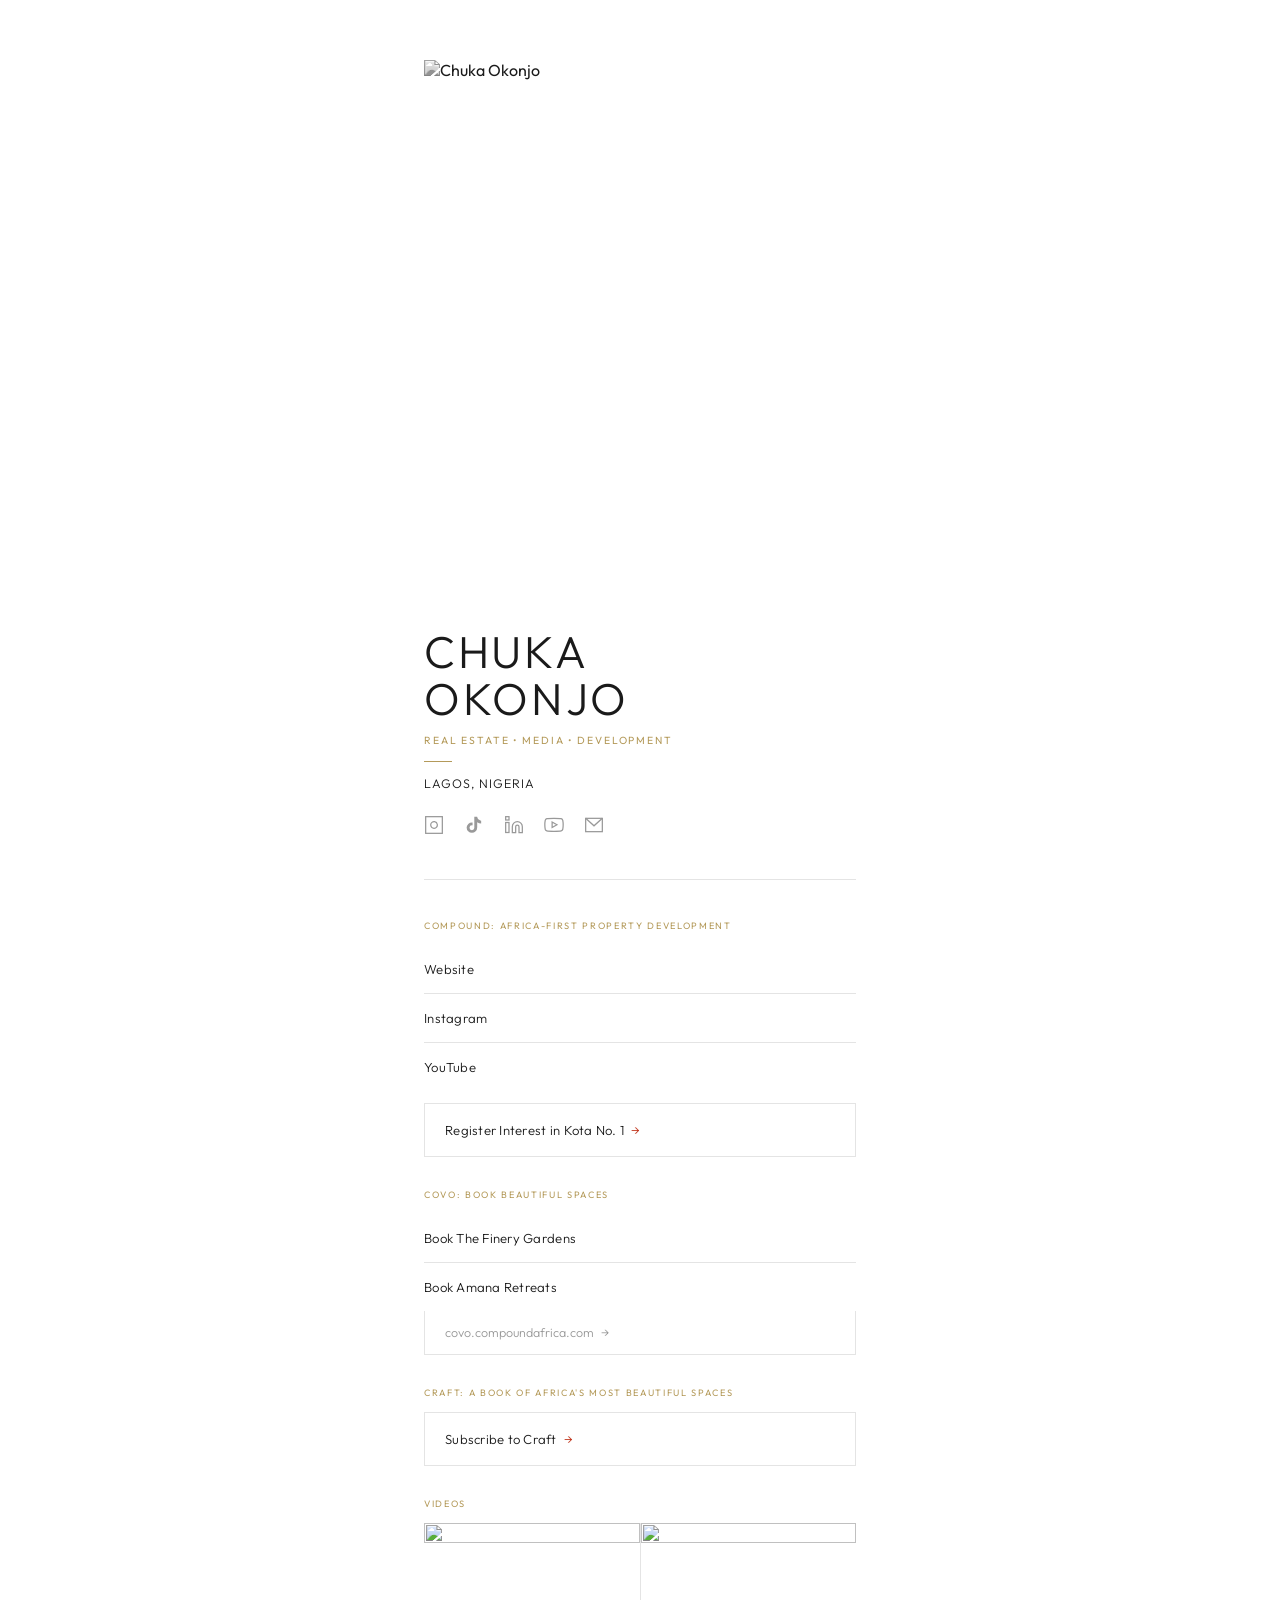
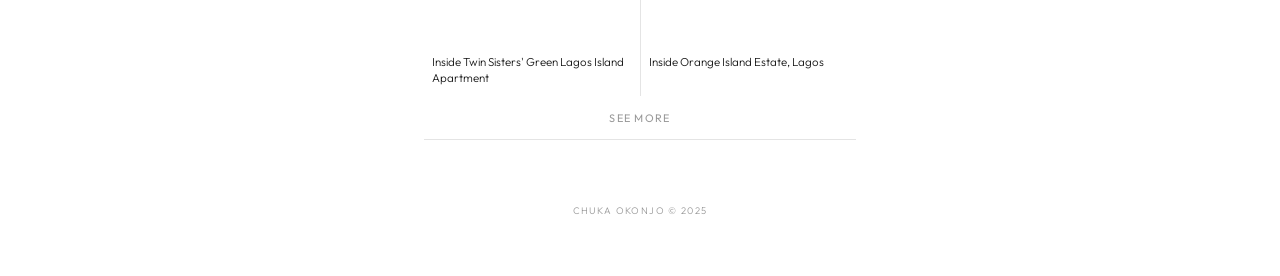
==== index.html @ da568f61 "Add Twin Sisters' Lagos Island Apartment video to top of Videos list New video takes the featured sl" ====
<!DOCTYPE html>
<html lang="en">
<head>
  <meta charset="UTF-8">
  <meta name="viewport" content="width=device-width, initial-scale=1.0">
  <title>Chuka Okonjo</title>
  <meta name="description" content="Chuka Okonjo — Real Estate, Content, Compound Africa">
  <link rel="preconnect" href="https://fonts.googleapis.com">
  <link rel="preconnect" href="https://fonts.gstatic.com" crossorigin>
  <link href="https://fonts.googleapis.com/css2?family=Outfit:wght@300;400;500;600;700;800&display=swap" rel="stylesheet">
  <link rel="stylesheet" href="styles.css">
</head>
<body>
  <div class="page">

    <!-- Photo -->
    <div class="photo">
      <img src="assets/profile.jpg" alt="Chuka Okonjo">
    </div>

    <!-- Identity -->
    <div class="identity">
      <h1 class="name">CHUKA<br>OKONJO</h1>
      <p class="role">Real Estate &bull; Media &bull; Development</p>
      <div class="divider"></div>
      <p class="location">Lagos, Nigeria</p>
    </div>

    <!-- Socials -->
    <nav class="socials">
      <a href="https://www.instagram.com/chukaokonjo" target="_blank" rel="noopener" aria-label="Instagram">
        <svg width="20" height="20" viewBox="0 0 24 24" fill="none" stroke="currentColor" stroke-width="1.5"><rect x="2" y="2" width="20" height="20"/><path d="M16 11.37A4 4 0 1 1 12.63 8 4 4 0 0 1 16 11.37z"/><line x1="17.5" y1="6.5" x2="17.51" y2="6.5"/></svg>
      </a>
      <a href="https://tiktok.com/@cokonjo" target="_blank" rel="noopener" aria-label="TikTok">
        <svg width="20" height="20" viewBox="0 0 24 24" fill="currentColor"><path d="M19.59 6.69a4.83 4.83 0 0 1-3.77-4.25V2h-3.45v13.67a2.89 2.89 0 0 1-2.88 2.5 2.89 2.89 0 0 1-2.89-2.89 2.89 2.89 0 0 1 2.89-2.89c.28 0 .54.04.79.1v-3.5a6.37 6.37 0 0 0-.79-.05A6.34 6.34 0 0 0 3.15 15a6.34 6.34 0 0 0 6.34 6.34 6.34 6.34 0 0 0 6.34-6.34V8.73a8.19 8.19 0 0 0 4.76 1.52v-3.4a4.85 4.85 0 0 1-1-.16z"/></svg>
      </a>
      <a href="https://www.linkedin.com/in/chuka-okonjo-641ba7159/" target="_blank" rel="noopener" aria-label="LinkedIn">
        <svg width="20" height="20" viewBox="0 0 24 24" fill="none" stroke="currentColor" stroke-width="1.5"><path d="M16 8a6 6 0 0 1 6 6v7h-4v-7a2 2 0 0 0-4 0v7h-4v-7a6 6 0 0 1 6-6z"/><rect x="2" y="9" width="4" height="12"/><rect x="2" y="2" width="4" height="4"/></svg>
      </a>
      <a href="https://www.youtube.com/@chukaokonjo" target="_blank" rel="noopener" aria-label="YouTube">
        <svg width="20" height="20" viewBox="0 0 24 24" fill="none" stroke="currentColor" stroke-width="1.5"><path d="M22.54 6.42a2.78 2.78 0 0 0-1.94-2C18.88 4 12 4 12 4s-6.88 0-8.6.46a2.78 2.78 0 0 0-1.94 2A29 29 0 0 0 1 11.75a29 29 0 0 0 .46 5.33A2.78 2.78 0 0 0 3.4 19.1c1.72.46 8.6.46 8.6.46s6.88 0 8.6-.46a2.78 2.78 0 0 0 1.94-2 29 29 0 0 0 .46-5.25 29 29 0 0 0-.46-5.33z"/><polygon points="9.75 15.02 15.5 11.75 9.75 8.48 9.75 15.02"/></svg>
      </a>
      <a href="mailto:chuka@compoundafrica.com" aria-label="Email">
        <svg width="20" height="20" viewBox="0 0 24 24" fill="none" stroke="currentColor" stroke-width="1.5"><rect x="2" y="4" width="20" height="16"/><path d="M22 4L12 13 2 4"/></svg>
      </a>
    </nav>

    <!-- Compound -->
    <section class="section">
      <h2 class="section-label">Compound: Africa-First Property Development</h2>
      <div class="btn-stack">
        <a href="https://compoundafrica.com" target="_blank" rel="noopener" class="btn">Website</a>
        <a href="https://www.instagram.com/compoundafrica/" target="_blank" rel="noopener" class="btn">Instagram</a>
        <a href="https://www.youtube.com/@compoundafrica" target="_blank" rel="noopener" class="btn">YouTube</a>
      </div>
      <a href="https://www.compoundafrica.com/projects/kota-no-1" target="_blank" rel="noopener" class="cta">
        Register Interest in Kota No. 1 <span>&rarr;</span>
      </a>
    </section>

    <!-- Covo -->
    <section class="section">
      <h2 class="section-label">Covo: Book Beautiful Spaces</h2>
      <div class="btn-stack">
        <a href="https://covo.compoundafrica.com/covo/spaces/the-finery" target="_blank" rel="noopener" class="btn">Book The Finery Gardens</a>
        <a href="https://covo.compoundafrica.com/covo/spaces/amana-retreats" target="_blank" rel="noopener" class="btn">Book Amana Retreats</a>
      </div>
      <a href="https://covo.compoundafrica.com/" target="_blank" rel="noopener" class="site-link">
        covo.compoundafrica.com <span>&rarr;</span>
      </a>
    </section>

    <!-- Craft -->
    <section class="section">
      <h2 class="section-label">Craft: A Book of Africa's Most Beautiful Spaces</h2>
      <a href="https://craft.compoundafrica.com" target="_blank" rel="noopener" class="cta">
        Subscribe to Craft <span>&rarr;</span>
      </a>
    </section>

    <!-- Videos -->
    <section class="section">
      <h2 class="section-label">Videos</h2>
      <div class="video-list" id="videoList">
        <a href="https://www.youtube.com/watch?v=nSSTAw-swDQ" target="_blank" rel="noopener" class="video-item">
          <img src="https://img.youtube.com/vi/nSSTAw-swDQ/mqdefault.jpg" alt="" loading="lazy">
          <span>Inside Twin Sisters' Green Lagos Island Apartment</span>
        </a>
        <a href="https://www.youtube.com/watch?v=ZlgMPH0Eg7o" target="_blank" rel="noopener" class="video-item">
          <img src="https://img.youtube.com/vi/ZlgMPH0Eg7o/mqdefault.jpg" alt="" loading="lazy">
          <span>Inside Orange Island Estate, Lagos</span>
        </a>
        <a href="https://www.youtube.com/watch?v=eH3E_2WdAUU" target="_blank" rel="noopener" class="video-item hidden-video">
          <img src="https://img.youtube.com/vi/eH3E_2WdAUU/mqdefault.jpg" alt="" loading="lazy">
          <span>Inside Kehinde Wiley's Art-Filled Lagos Villa</span>
        </a>
        <a href="https://www.youtube.com/watch?v=2r-1xdA7i2w" target="_blank" rel="noopener" class="video-item hidden-video">
          <img src="https://img.youtube.com/vi/2r-1xdA7i2w/mqdefault.jpg" alt="" loading="lazy">
          <span>Touring A Millionaire's Modern Penthouse</span>
        </a>
        <a href="https://www.youtube.com/watch?v=GRuxR2pyMPA" target="_blank" rel="noopener" class="video-item hidden-video">
          <img src="https://img.youtube.com/vi/GRuxR2pyMPA/mqdefault.jpg" alt="" loading="lazy">
          <span>They Turned Two Duplexes Into a 14-Room Hotel</span>
        </a>
        <a href="https://www.youtube.com/watch?v=JsZVmwf13D4" target="_blank" rel="noopener" class="video-item hidden-video">
          <img src="https://img.youtube.com/vi/JsZVmwf13D4/mqdefault.jpg" alt="" loading="lazy">
          <span>We're Saving African Real Estate...</span>
        </a>
        <a href="https://www.youtube.com/watch?v=p6lMCDMfh6Q" target="_blank" rel="noopener" class="video-item hidden-video">
          <img src="https://img.youtube.com/vi/p6lMCDMfh6Q/mqdefault.jpg" alt="" loading="lazy">
          <span>Nigeria is Beautiful, I Promise</span>
        </a>
      </div>
      <button class="see-more" id="seeMore" type="button">See More</button>
    </section>

    <footer class="footer">CHUKA OKONJO &copy; 2025</footer>

  </div>

  <script>
    document.addEventListener('DOMContentLoaded', () => {
      // Fade in profile image once loaded
      const profileImg = document.querySelector('.photo img');
      if (profileImg) {
        if (profileImg.complete) {
          profileImg.classList.add('loaded');
        } else {
          profileImg.addEventListener('load', () => profileImg.classList.add('loaded'));
        }
      }

      // See More videos
      const seeMore = document.getElementById('seeMore');
      const videoList = document.getElementById('videoList');
      if (seeMore) {
        seeMore.addEventListener('click', () => {
          videoList.classList.add('expanded');
          seeMore.style.display = 'none';
        });
      }
    });
  </script>

  <!-- Vercel Web Analytics -->
  <script>
    window.va = window.va || function () { (window.vai = window.vai || []).push(arguments); };
  </script>
  <script defer src="/_vercel/insights/script.js"></script>
</body>
</html>
---- styles.css ----
*, *::before, *::after {
  margin: 0;
  padding: 0;
  box-sizing: border-box;
}

:root {
  --bg: #ffffff;
  --card: #ffffff;
  --text: #1a1a1a;
  --dim: #999;
  --gold: #b49a5a;
  --red: #c23a22;
  --border: #e4e4e4;
  --font: 'Outfit', -apple-system, 'Helvetica Neue', Arial, sans-serif;
}

body {
  font-family: var(--font);
  background: var(--bg);
  color: var(--text);
  -webkit-font-smoothing: antialiased;
  min-height: 100vh;
}

a {
  color: inherit;
  text-decoration: none;
}

img {
  display: block;
  max-width: 100%;
}

/* ── Page ────────────────────────────────────────── */
.page {
  max-width: 480px;
  margin: 0 auto;
  padding: 60px 24px 60px;
}

/* ── Photo ───────────────────────────────────────── */
.photo {
  width: 100%;
  aspect-ratio: 4 / 5;
  overflow: hidden;
  margin-bottom: 28px;
}

.photo img {
  width: 100%;
  height: 100%;
  object-fit: cover;
  object-position: center 10%;
  filter: grayscale(100%);
}

/* ── Identity ────────────────────────────────────── */
.identity {
  margin-bottom: 24px;
}

.name {
  font-size: clamp(2rem, 7vw, 2.8rem);
  font-weight: 300;
  letter-spacing: 0.06em;
  line-height: 1.05;
  margin-bottom: 12px;
}

.role {
  font-size: 0.65rem;
  font-weight: 400;
  letter-spacing: 0.18em;
  text-transform: uppercase;
  color: var(--gold);
  margin-bottom: 14px;
}

.divider {
  width: 28px;
  height: 0.5px;
  background: var(--gold);
  margin-bottom: 14px;
}

.location {
  font-size: 0.78rem;
  font-weight: 300;
  letter-spacing: 0.08em;
  text-transform: uppercase;
}

/* ── Socials ─────────────────────────────────────── */
.socials {
  display: flex;
  gap: 20px;
  margin-bottom: 40px;
  padding-bottom: 40px;
  border-bottom: 1px solid var(--border);
}

.socials a {
  color: var(--dim);
  transition: color 0.2s;
}

.socials a:hover {
  color: var(--red);
}

/* ── Sections ────────────────────────────────────── */
.section {
  margin-bottom: 32px;
}

.section-label {
  font-size: 0.58rem;
  font-weight: 400;
  letter-spacing: 0.18em;
  text-transform: uppercase;
  color: var(--gold);
  margin-bottom: 14px;
}

/* ── Buttons ─────────────────────────────────────── */
.btn-stack {
  display: flex;
  flex-direction: column;
  gap: 1px;
  background: var(--border);
}

.btn {
  display: block;
  padding: 16px 0;
  background: var(--bg);
  font-family: var(--font);
  font-size: 0.82rem;
  font-weight: 300;
  letter-spacing: 0.02em;
  transition: color 0.2s;
}

.btn:hover {
  color: var(--red);
}

/* ── Site Link ───────────────────────────────────── */
.site-link {
  display: block;
  padding: 14px 20px;
  border: 1px solid var(--border);
  border-top: none;
  font-size: 0.78rem;
  font-weight: 300;
  color: var(--dim);
  transition: color 0.2s;
}

.site-link:hover {
  color: var(--red);
}

.site-link span {
  margin-left: 4px;
}

/* ── CTA ─────────────────────────────────────────── */
.cta {
  display: block;
  padding: 18px 20px;
  margin-top: 12px;
  background: var(--bg);
  color: var(--text);
  border: 1px solid var(--border);
  font-size: 0.82rem;
  font-weight: 300;
  letter-spacing: 0.02em;
  transition: color 0.2s;
}

.cta:hover {
  color: var(--red);
}

.cta span {
  color: var(--red);
  margin-left: 4px;
}

/* ── Videos ──────────────────────────────────────── */
.video-list {
  display: grid;
  grid-template-columns: 1fr 1fr;
  gap: 1px;
  background: var(--border);
}

.video-item {
  display: block;
  background: var(--bg);
  transition: color 0.2s;
}

.video-item:hover {
  color: var(--red);
}

.video-item.hidden-video {
  display: none;
}

.video-list.expanded .hidden-video {
  display: block;
}

.video-item img {
  width: 100%;
  aspect-ratio: 16 / 9;
  object-fit: cover;
}

.video-item span {
  display: block;
  padding: 10px 8px;
  font-size: 0.72rem;
  font-weight: 300;
  line-height: 1.4;
}

.see-more {
  display: block;
  width: 100%;
  padding: 14px;
  margin-top: 1px;
  background: var(--bg);
  border: none;
  font-family: var(--font);
  font-size: 0.68rem;
  font-weight: 400;
  letter-spacing: 0.12em;
  text-transform: uppercase;
  color: var(--dim);
  cursor: pointer;
  transition: color 0.2s;
  border-bottom: 1px solid var(--border);
}

.see-more:hover {
  color: var(--red);
}

/* ── Footer ──────────────────────────────────────── */
.footer {
  padding: 32px 0 0;
  text-align: center;
  font-size: 0.6rem;
  font-weight: 300;
  letter-spacing: 0.14em;
  color: var(--dim);
}

/* ── Responsive ──────────────────────────────────── */
@media (max-width: 480px) {
  .page {
    padding: 48px 20px 48px;
  }

  .photo {
    width: 100%;
  }

  .video-list {
    grid-template-columns: 1fr;
  }
}
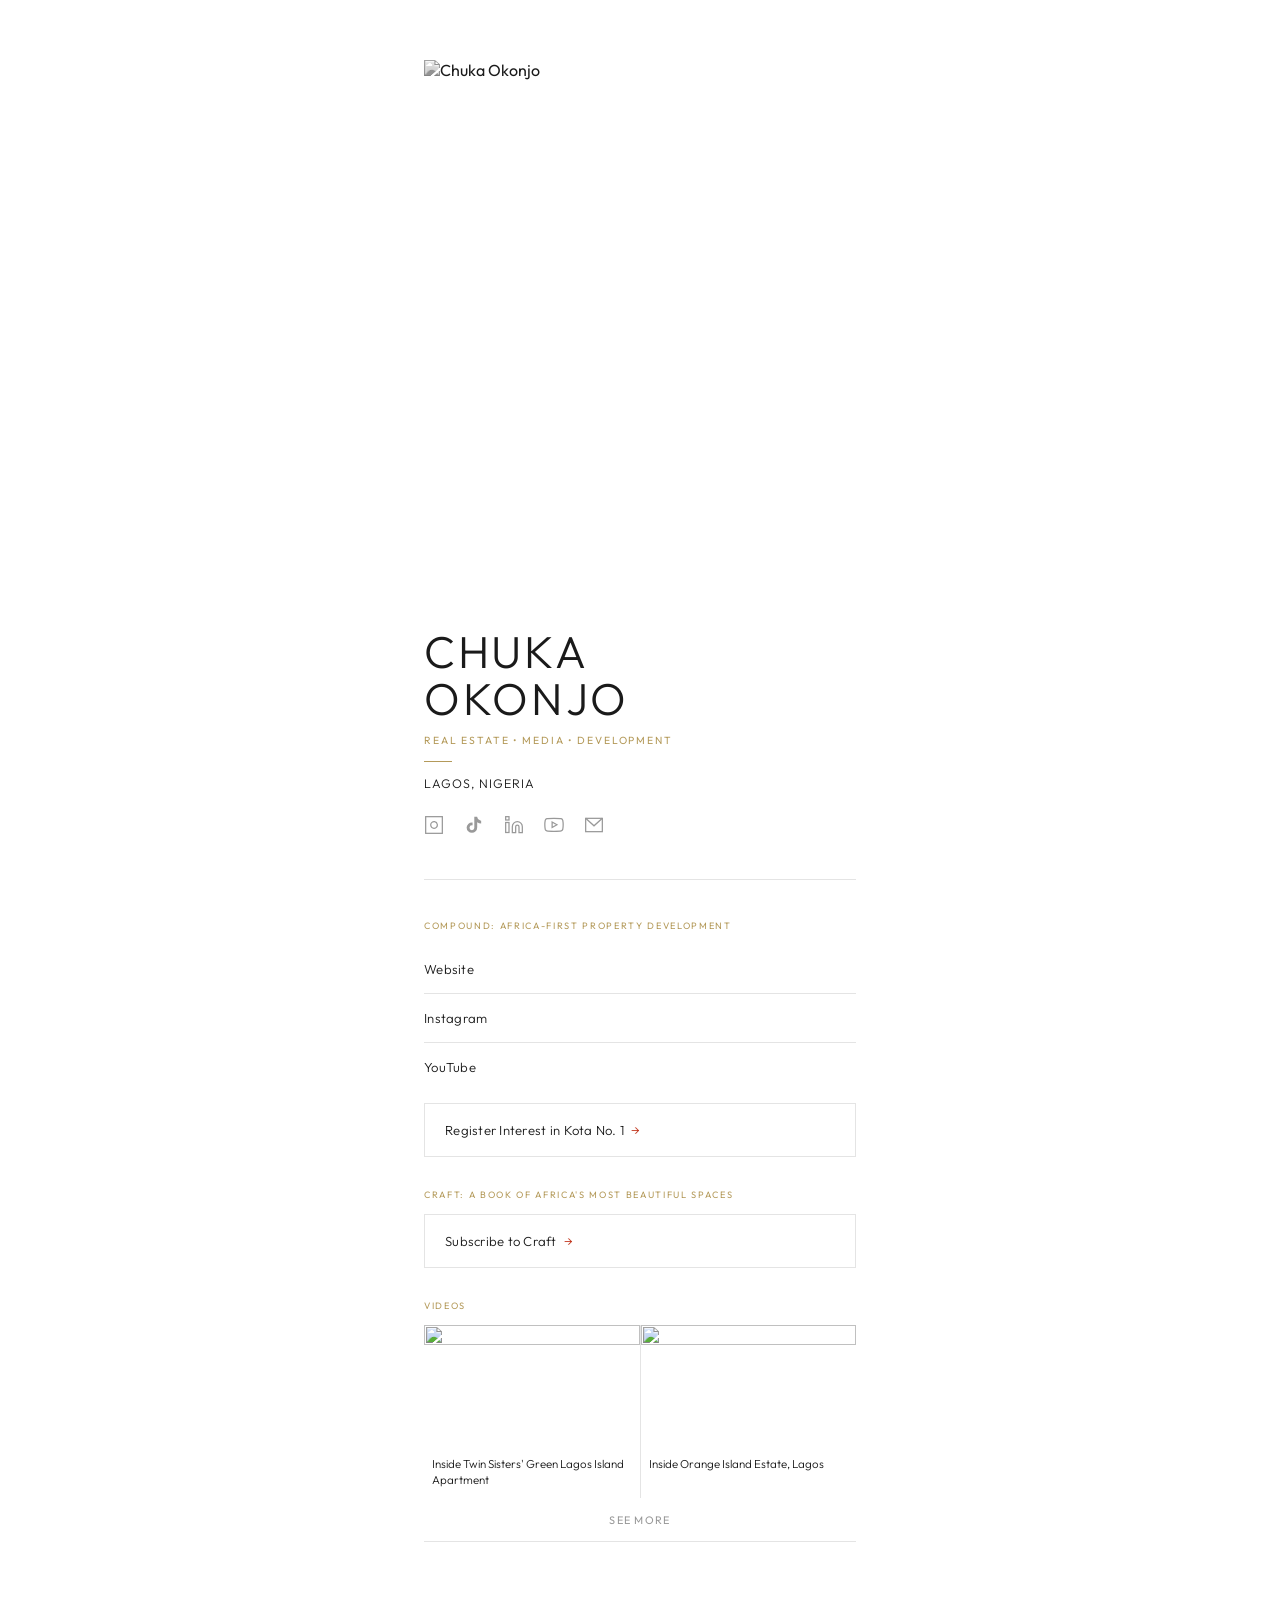
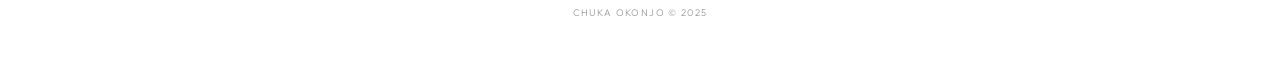
==== commit 87b60bda: "Remove COVO section from landing page Co-Authored-By: Claude Opus 4.8 <noreply@anthropic.com>" ====
--- a/index.html
+++ b/index.html
@@ -55,18 +55,6 @@
       </div>
       <a href="https://www.compoundafrica.com/projects/kota-no-1" target="_blank" rel="noopener" class="cta">
         Register Interest in Kota No. 1 <span>&rarr;</span>
-      </a>
-    </section>
-
-    <!-- Covo -->
-    <section class="section">
-      <h2 class="section-label">Covo: Book Beautiful Spaces</h2>
-      <div class="btn-stack">
-        <a href="https://covo.compoundafrica.com/covo/spaces/the-finery" target="_blank" rel="noopener" class="btn">Book The Finery Gardens</a>
-        <a href="https://covo.compoundafrica.com/covo/spaces/amana-retreats" target="_blank" rel="noopener" class="btn">Book Amana Retreats</a>
-      </div>
-      <a href="https://covo.compoundafrica.com/" target="_blank" rel="noopener" class="site-link">
-        covo.compoundafrica.com <span>&rarr;</span>
       </a>
     </section>
 
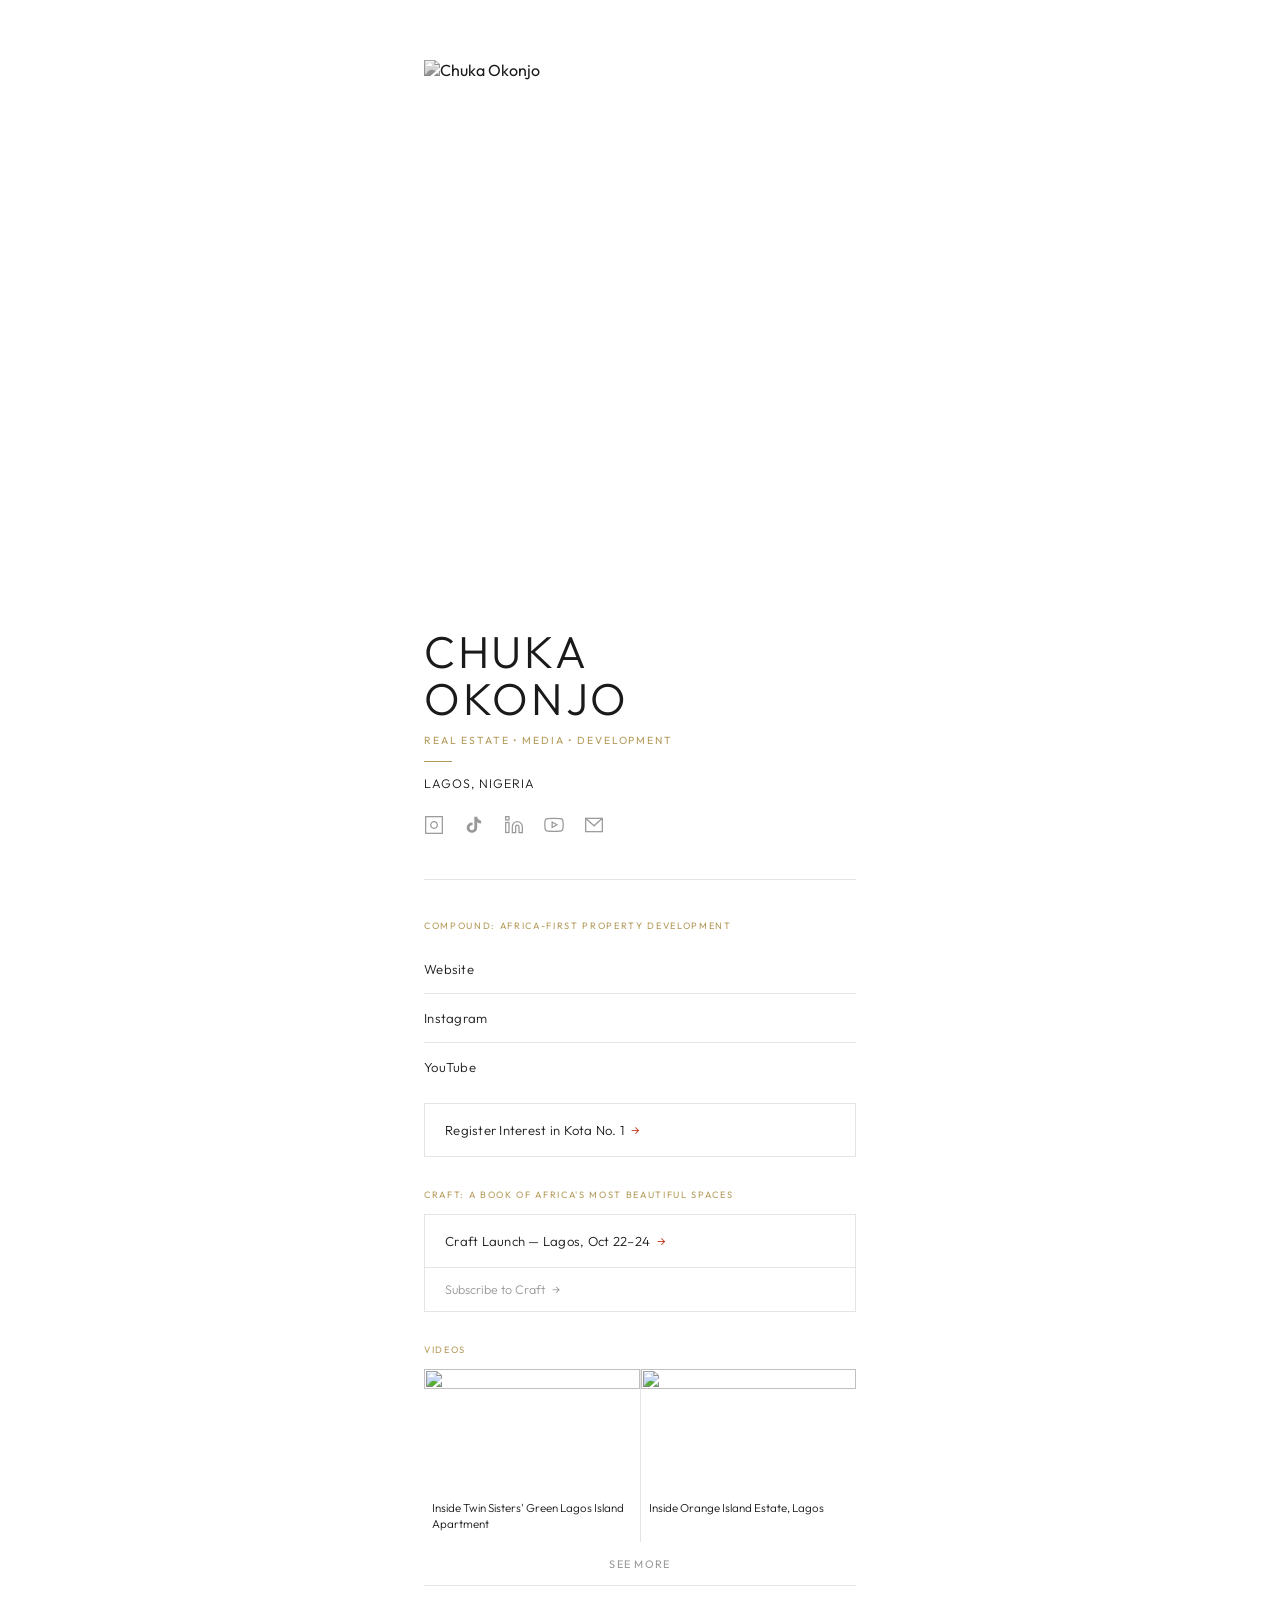
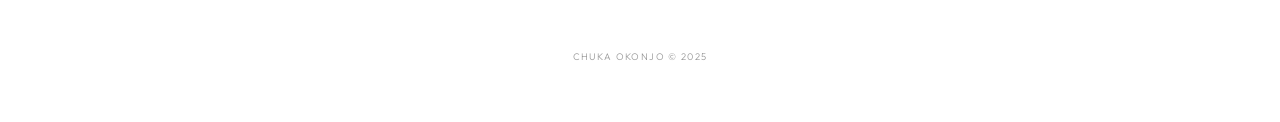
==== commit 7631b573: "Feature Craft launch event, demote Subscribe to secondary link Craft launch runs Oct 22-24 during La" ====
--- a/index.html
+++ b/index.html
@@ -8,6 +8,15 @@
   <link rel="preconnect" href="https://fonts.googleapis.com">
   <link rel="preconnect" href="https://fonts.gstatic.com" crossorigin>
   <link href="https://fonts.googleapis.com/css2?family=Outfit:wght@300;400;500;600;700;800&display=swap" rel="stylesheet">
+  <!-- Google Analytics 4 — same property as compoundafrica.com (split by hostname). -->
+  <link rel="dns-prefetch" href="https://www.googletagmanager.com">
+  <script async src="https://www.googletagmanager.com/gtag/js?id=G-SRWNQSDDJB"></script>
+  <script>
+    window.dataLayer = window.dataLayer || [];
+    function gtag(){dataLayer.push(arguments);}
+    gtag('js', new Date());
+    gtag('config', 'G-SRWNQSDDJB');
+  </script>
   <link rel="stylesheet" href="styles.css">
 </head>
 <body>
@@ -61,7 +70,10 @@
     <!-- Craft -->
     <section class="section">
       <h2 class="section-label">Craft: A Book of Africa's Most Beautiful Spaces</h2>
-      <a href="https://craft.compoundafrica.com" target="_blank" rel="noopener" class="cta">
+      <a href="https://compoundafrica.com/craft/launchevent" target="_blank" rel="noopener" class="cta">
+        Craft Launch &mdash; Lagos, Oct 22&ndash;24 <span>&rarr;</span>
+      </a>
+      <a href="https://craft.compoundafrica.com" target="_blank" rel="noopener" class="site-link">
         Subscribe to Craft <span>&rarr;</span>
       </a>
     </section>
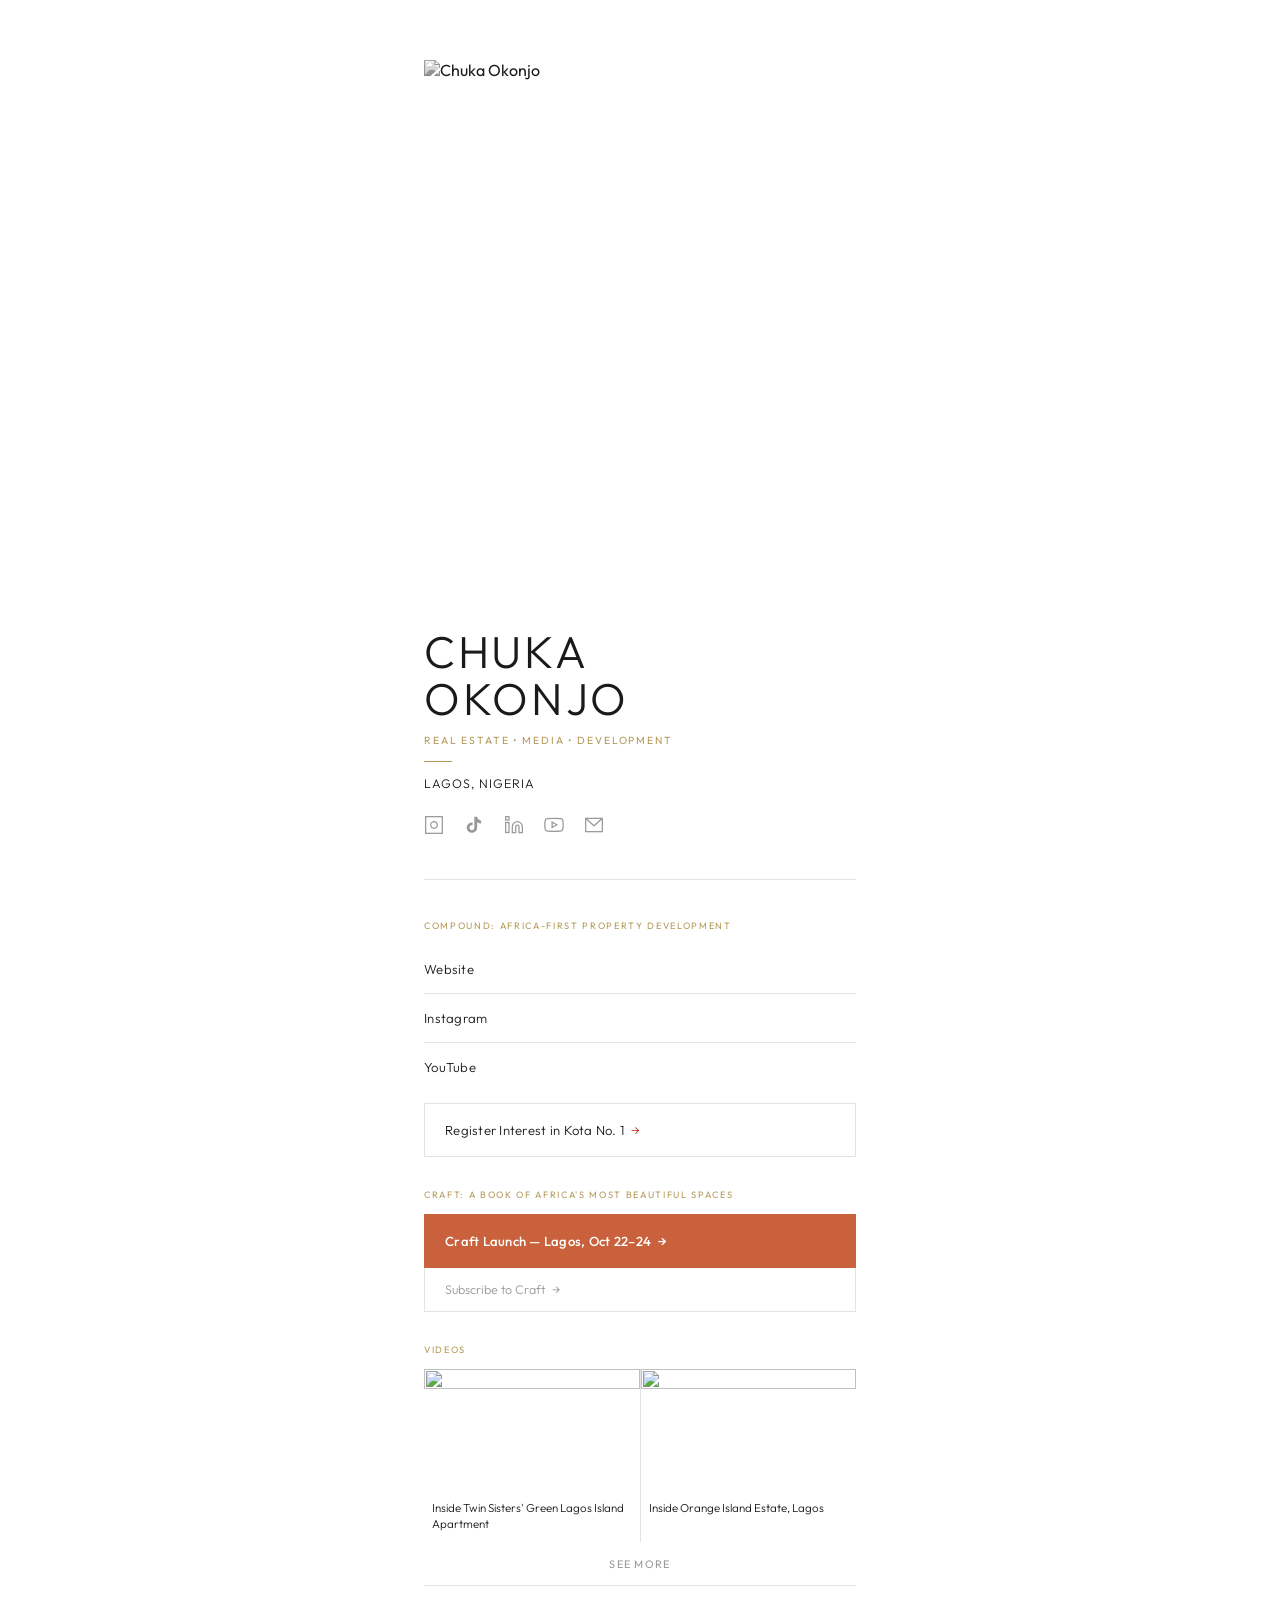
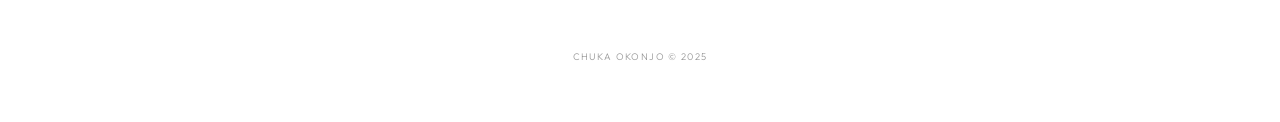
==== commit 48a75b1c: "Style Craft launch CTA in terracotta to stand out Add a --terracotta color and a .cta.featured modif" ====
--- a/index.html
+++ b/index.html
@@ -70,7 +70,7 @@
     <!-- Craft -->
     <section class="section">
       <h2 class="section-label">Craft: A Book of Africa's Most Beautiful Spaces</h2>
-      <a href="https://compoundafrica.com/craft/launchevent" target="_blank" rel="noopener" class="cta">
+      <a href="https://compoundafrica.com/craft/launchevent" target="_blank" rel="noopener" class="cta featured">
         Craft Launch &mdash; Lagos, Oct 22&ndash;24 <span>&rarr;</span>
       </a>
       <a href="https://craft.compoundafrica.com" target="_blank" rel="noopener" class="site-link">
--- a/styles.css
+++ b/styles.css
@@ -11,6 +11,8 @@
   --dim: #999;
   --gold: #b49a5a;
   --red: #c23a22;
+  --terracotta: #c8613c;
+  --terracotta-dark: #a94e2c;
   --border: #e4e4e4;
   --font: 'Outfit', -apple-system, 'Helvetica Neue', Arial, sans-serif;
 }
@@ -38,6 +40,12 @@
   max-width: 480px;
   margin: 0 auto;
   padding: 60px 24px 60px;
+  animation: pageIn 0.6s ease both;
+}
+
+@keyframes pageIn {
+  from { opacity: 0; transform: translateY(12px); }
+  to   { opacity: 1; transform: translateY(0); }
 }
 
 /* ── Photo ───────────────────────────────────────── */
@@ -54,6 +62,12 @@
   object-fit: cover;
   object-position: center 10%;
   filter: grayscale(100%);
+  opacity: 0;
+  transition: opacity 0.8s ease;
+}
+
+.photo img.loaded {
+  opacity: 1;
 }
 
 /* ── Identity ────────────────────────────────────── */
@@ -188,6 +202,23 @@
 .cta span {
   color: var(--red);
   margin-left: 4px;
+}
+
+.cta.featured {
+  background: var(--terracotta);
+  color: #fff;
+  border-color: var(--terracotta);
+  font-weight: 500;
+}
+
+.cta.featured:hover {
+  background: var(--terracotta-dark);
+  border-color: var(--terracotta-dark);
+  color: #fff;
+}
+
+.cta.featured span {
+  color: #fff;
 }
 
 /* ── Videos ──────────────────────────────────────── */
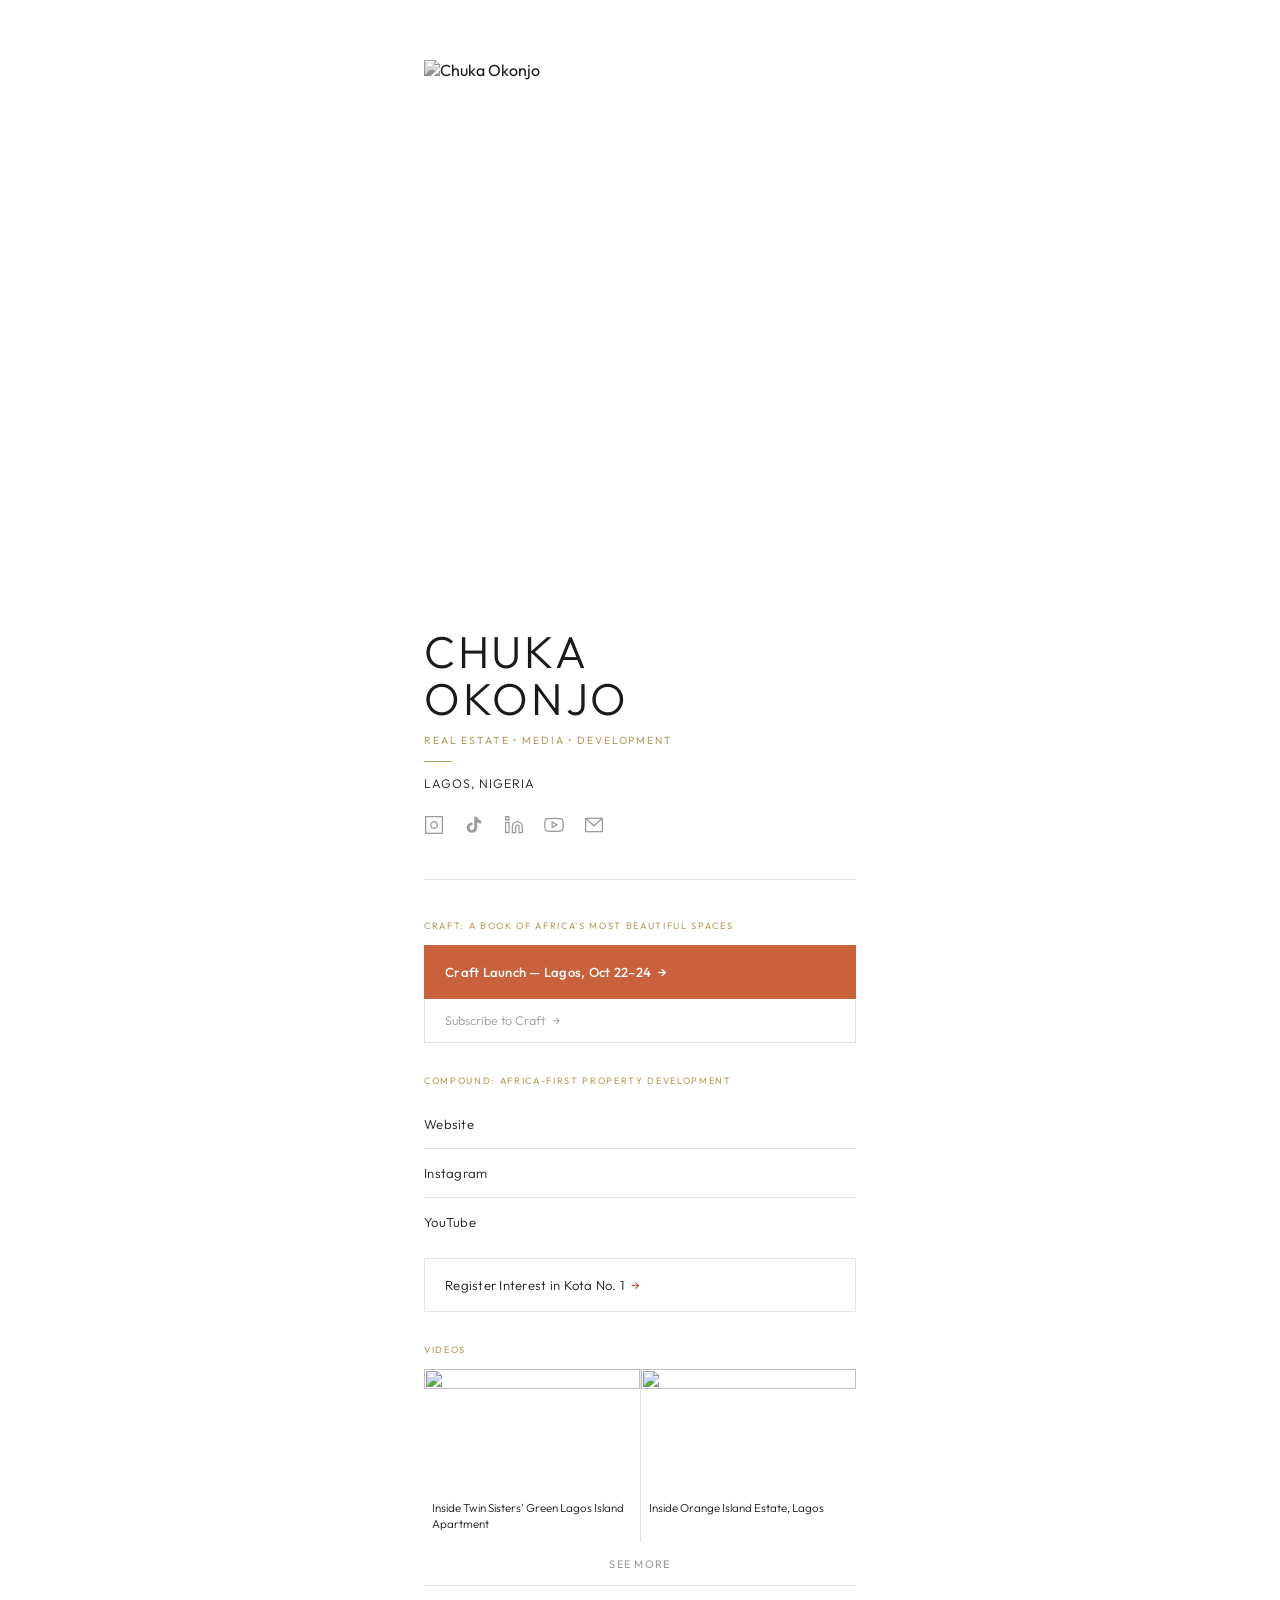
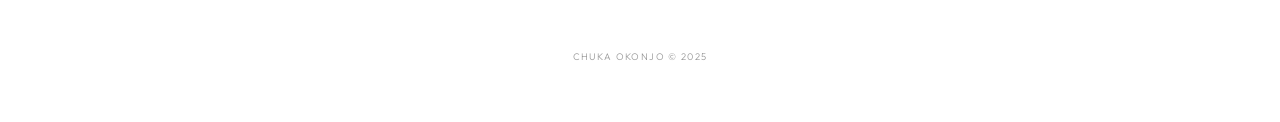
==== commit 13a3bd35: "Move Craft section above Compound Feature the Craft launch event as the first section on the page so" ====
--- a/index.html
+++ b/index.html
@@ -54,6 +54,17 @@
       </a>
     </nav>
 
+    <!-- Craft -->
+    <section class="section">
+      <h2 class="section-label">Craft: A Book of Africa's Most Beautiful Spaces</h2>
+      <a href="https://compoundafrica.com/craft/launchevent" target="_blank" rel="noopener" class="cta featured">
+        Craft Launch &mdash; Lagos, Oct 22&ndash;24 <span>&rarr;</span>
+      </a>
+      <a href="https://craft.compoundafrica.com" target="_blank" rel="noopener" class="site-link">
+        Subscribe to Craft <span>&rarr;</span>
+      </a>
+    </section>
+
     <!-- Compound -->
     <section class="section">
       <h2 class="section-label">Compound: Africa-First Property Development</h2>
@@ -64,17 +75,6 @@
       </div>
       <a href="https://www.compoundafrica.com/projects/kota-no-1" target="_blank" rel="noopener" class="cta">
         Register Interest in Kota No. 1 <span>&rarr;</span>
-      </a>
-    </section>
-
-    <!-- Craft -->
-    <section class="section">
-      <h2 class="section-label">Craft: A Book of Africa's Most Beautiful Spaces</h2>
-      <a href="https://compoundafrica.com/craft/launchevent" target="_blank" rel="noopener" class="cta featured">
-        Craft Launch &mdash; Lagos, Oct 22&ndash;24 <span>&rarr;</span>
-      </a>
-      <a href="https://craft.compoundafrica.com" target="_blank" rel="noopener" class="site-link">
-        Subscribe to Craft <span>&rarr;</span>
       </a>
     </section>
 
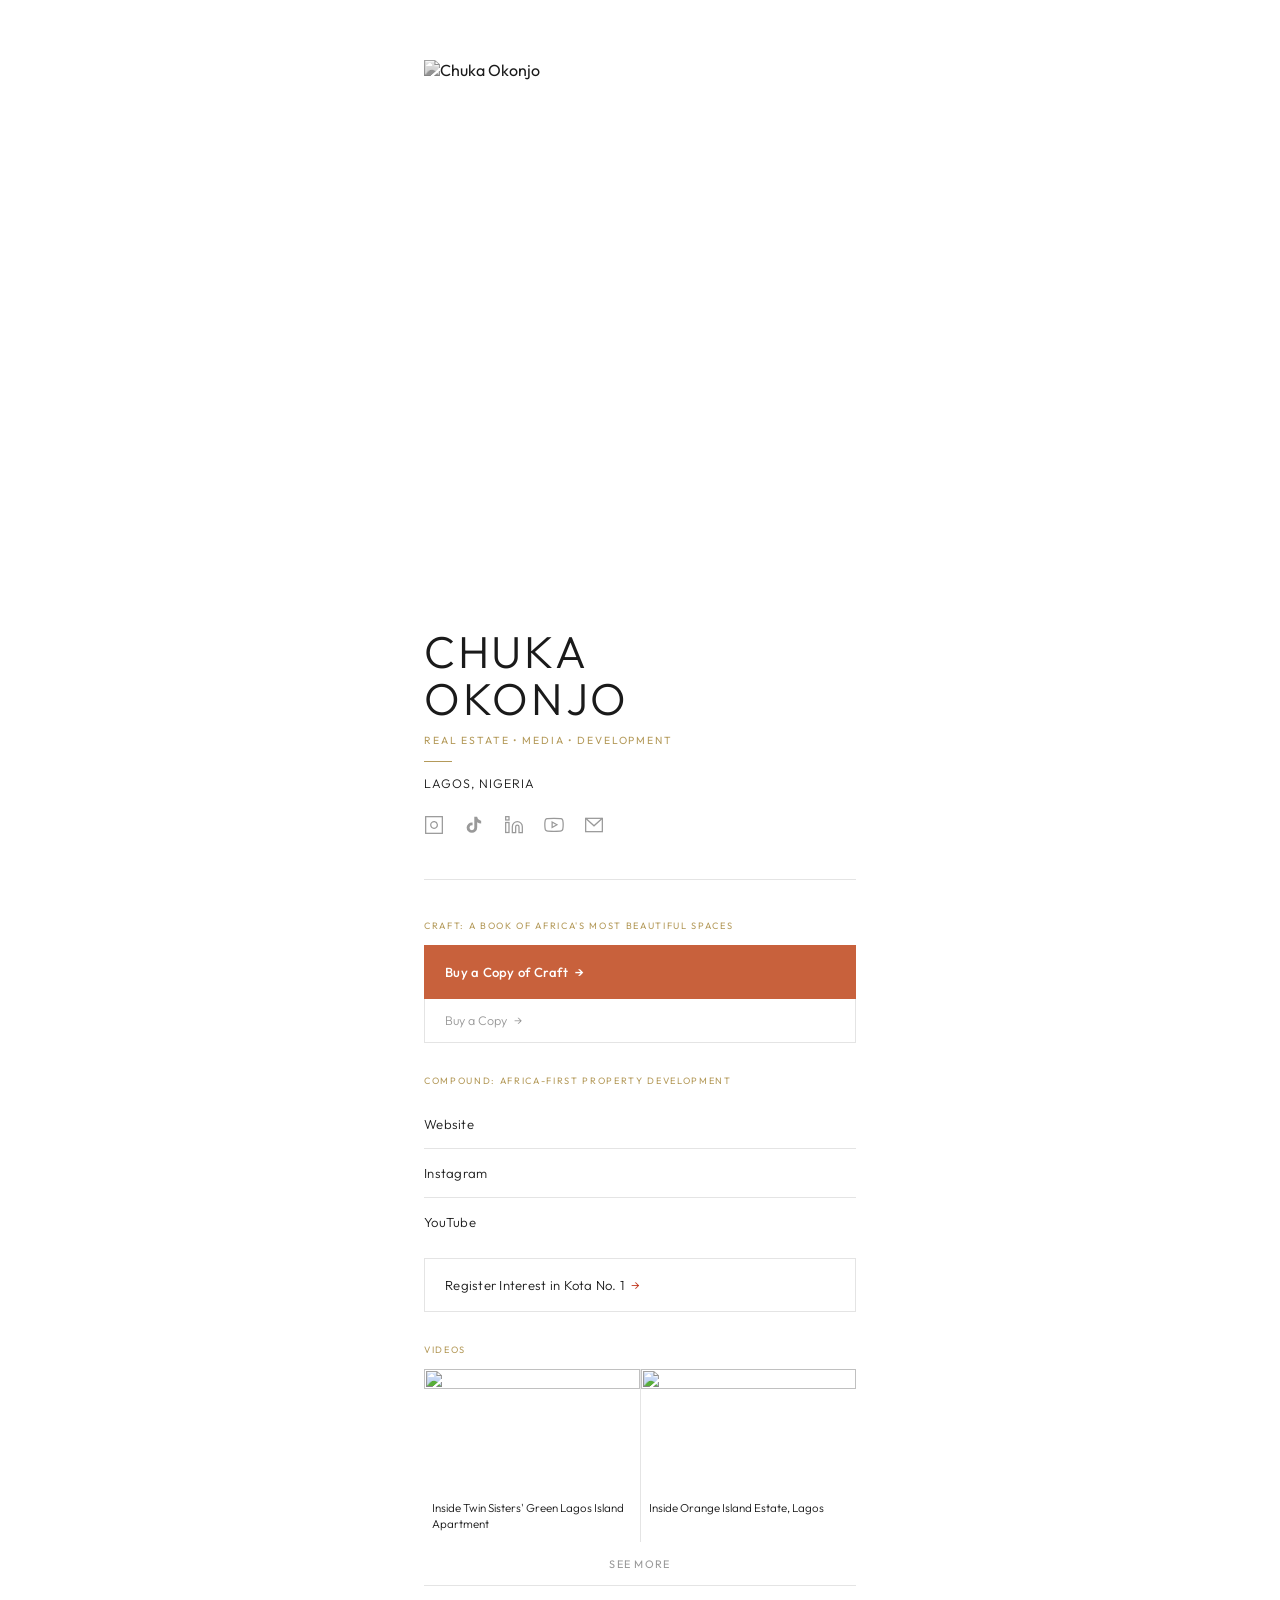
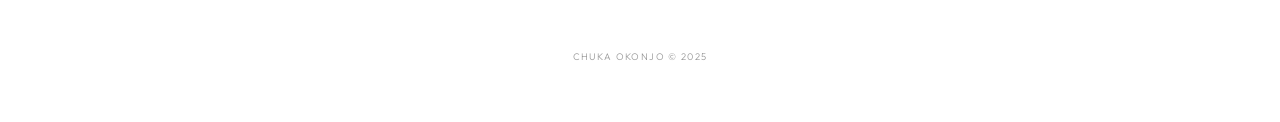
==== commit fea3489e: "Shift Craft CTAs from Subscribe/Launch to Buy a Copy Replace the launch event featured CTA with "Buy" ====
--- a/index.html
+++ b/index.html
@@ -57,11 +57,11 @@
     <!-- Craft -->
     <section class="section">
       <h2 class="section-label">Craft: A Book of Africa's Most Beautiful Spaces</h2>
-      <a href="https://compoundafrica.com/craft/launchevent" target="_blank" rel="noopener" class="cta featured">
-        Craft Launch &mdash; Lagos, Oct 22&ndash;24 <span>&rarr;</span>
+      <a href="https://craft.compoundafrica.com" target="_blank" rel="noopener" class="cta featured">
+        Buy a Copy of Craft <span>&rarr;</span>
       </a>
       <a href="https://craft.compoundafrica.com" target="_blank" rel="noopener" class="site-link">
-        Subscribe to Craft <span>&rarr;</span>
+        Buy a Copy <span>&rarr;</span>
       </a>
     </section>
 
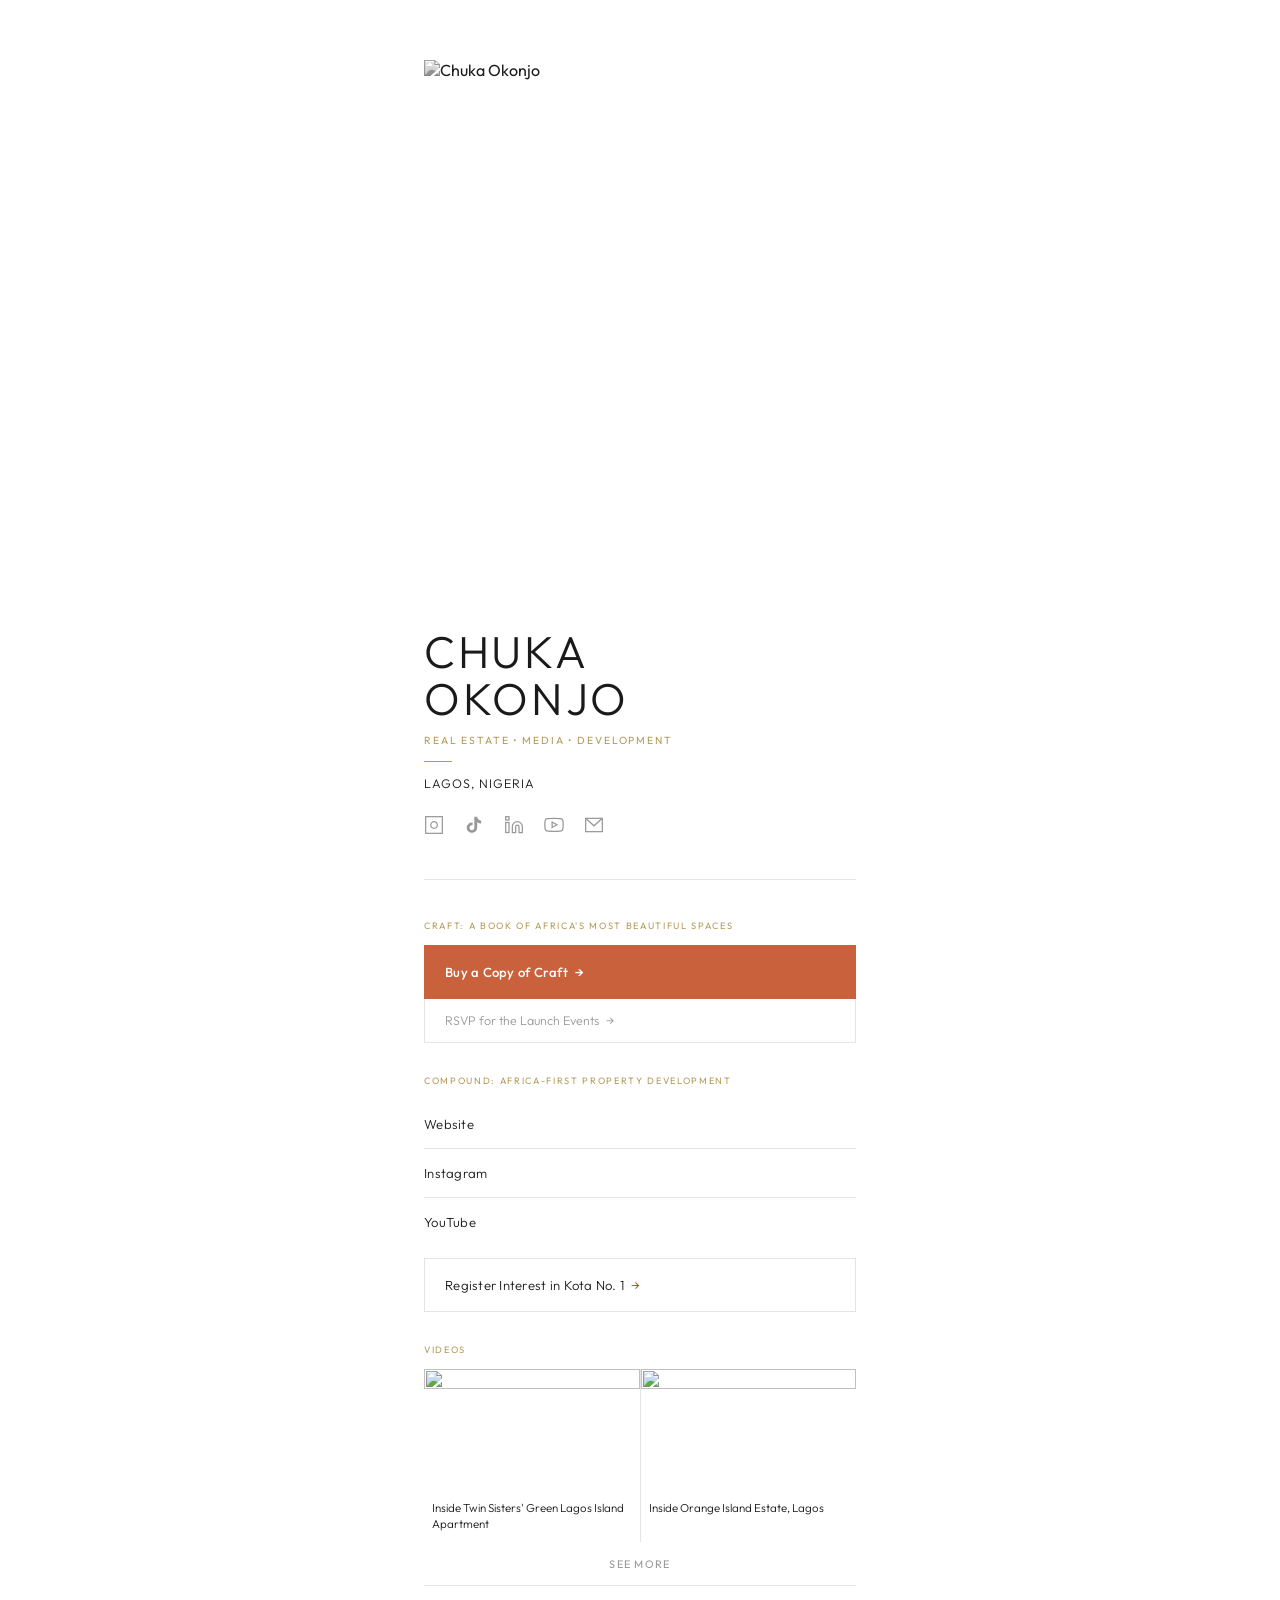
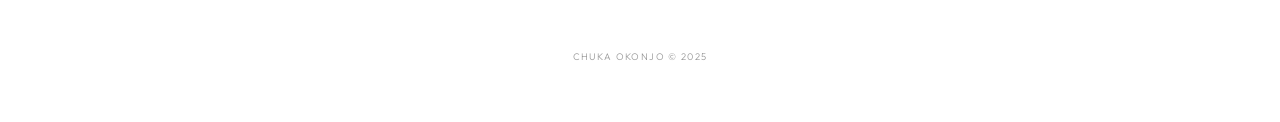
==== commit fcc9c3a1: "Restore launch event RSVP as secondary Craft link Buy a Copy of Craft stays the highlighted terracot" ====
--- a/index.html
+++ b/index.html
@@ -60,8 +60,8 @@
       <a href="https://craft.compoundafrica.com" target="_blank" rel="noopener" class="cta featured">
         Buy a Copy of Craft <span>&rarr;</span>
       </a>
-      <a href="https://craft.compoundafrica.com" target="_blank" rel="noopener" class="site-link">
-        Buy a Copy <span>&rarr;</span>
+      <a href="https://compoundafrica.com/craft/launchevent" target="_blank" rel="noopener" class="site-link">
+        RSVP for the Launch Events <span>&rarr;</span>
       </a>
     </section>
 
